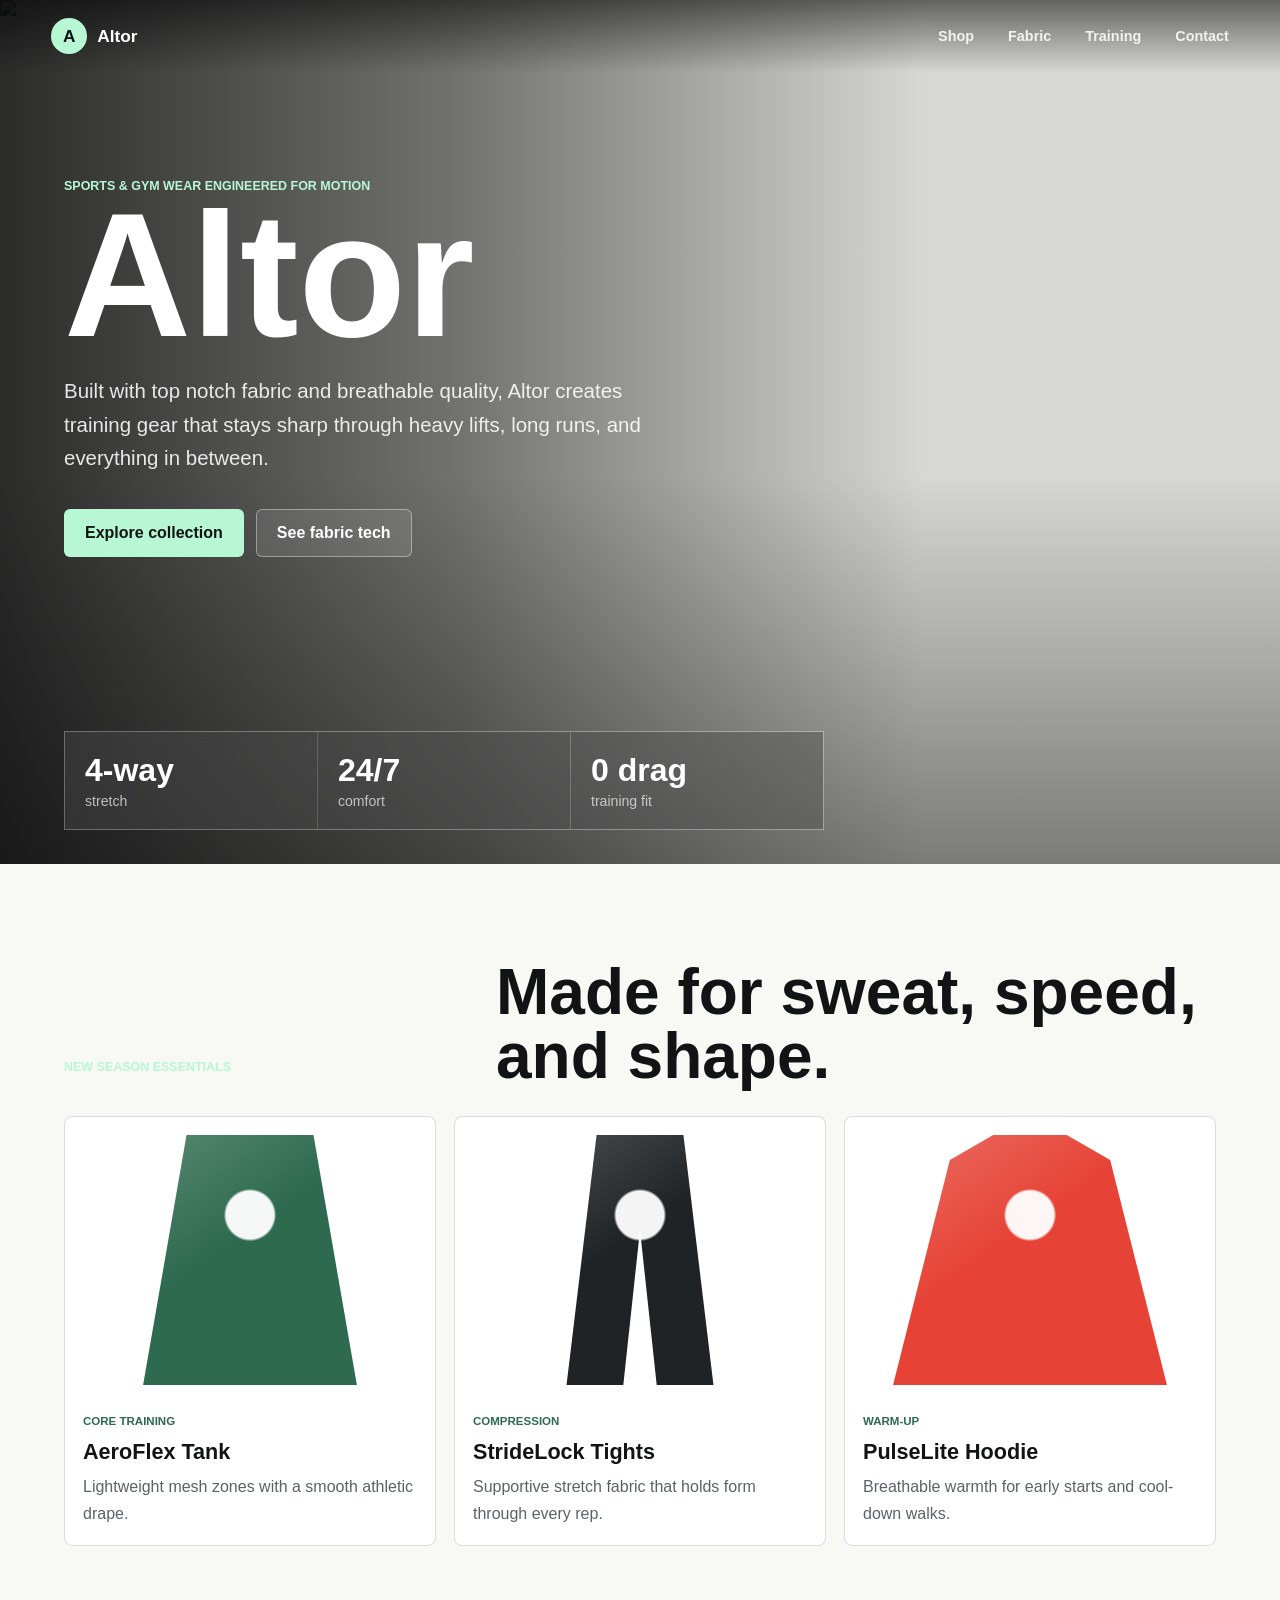
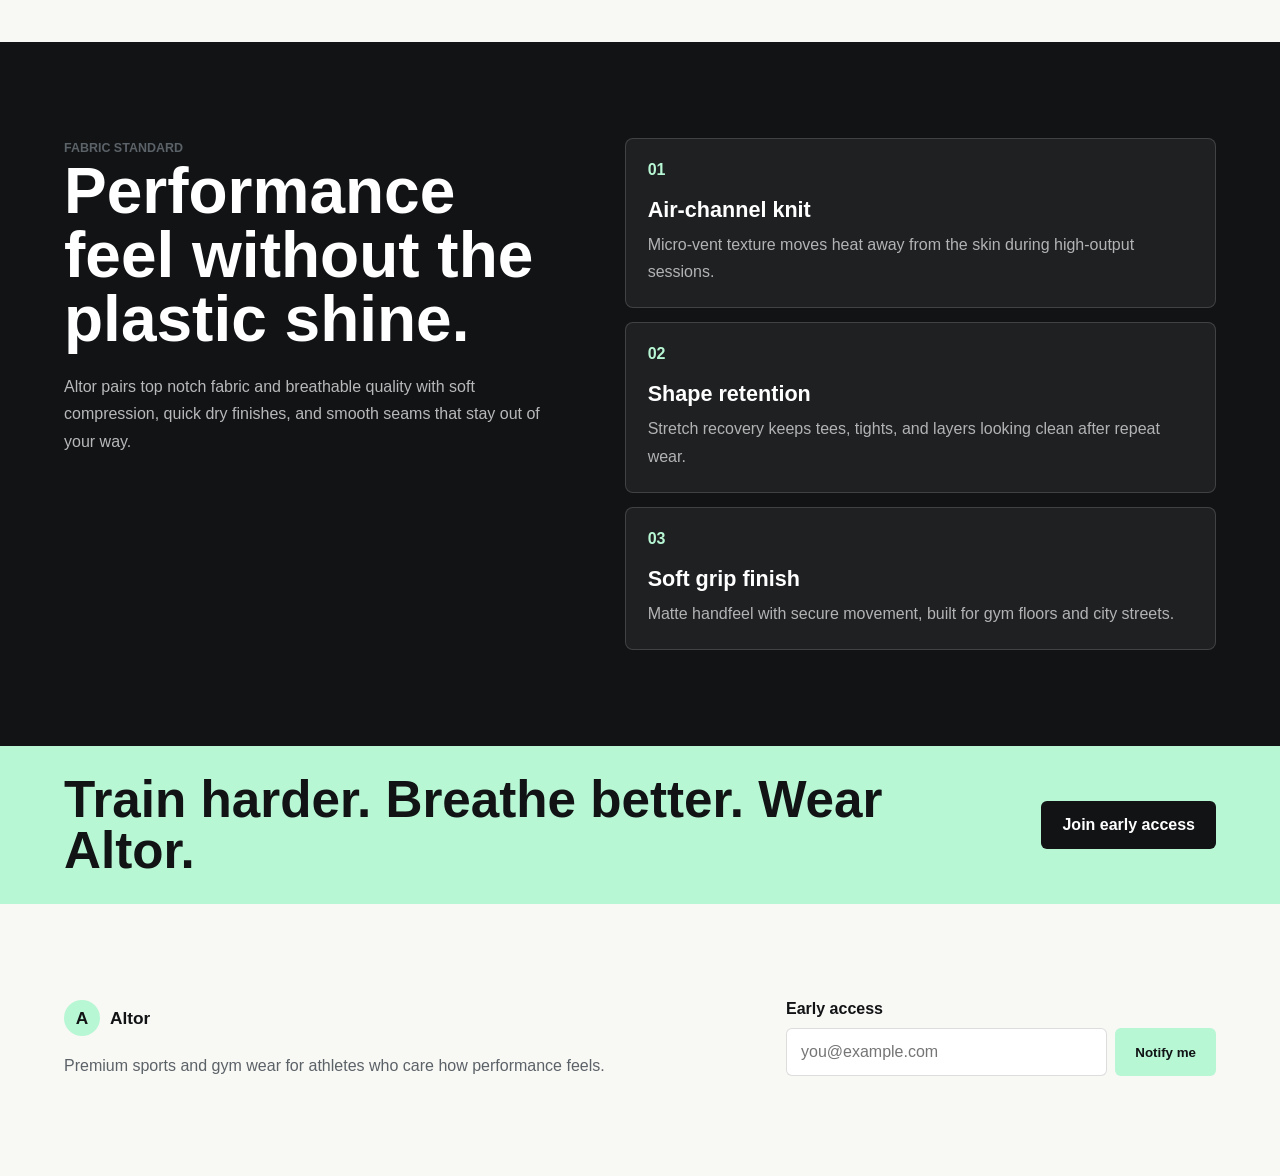
==== index.html @ 52e02a57 "Add files via upload" ====
<!DOCTYPE html>
<html lang="en">
  <head>
    <meta charset="UTF-8" />
    <meta name="viewport" content="width=device-width, initial-scale=1.0" />
    <title>Altor | Sports & Gym Wear</title>
    <link rel="stylesheet" href="styles.css" />
  </head>
  <body>
    <header class="site-header">
      <a class="brand" href="#top" aria-label="Altor home">
        <span class="brand-mark">A</span>
        <span>Altor</span>
      </a>
      <nav class="nav-links" aria-label="Primary navigation">
        <a href="#shop">Shop</a>
        <a href="#fabric">Fabric</a>
        <a href="#training">Training</a>
        <a href="#contact">Contact</a>
      </nav>
      <button class="icon-button menu-toggle" type="button" aria-label="Open menu" aria-expanded="false">
        <span></span>
        <span></span>
      </button>
    </header>

    <main id="top">
      <section class="hero" aria-label="Altor performance wear">
        <img class="hero-image" src="assets/altor-hero.png" alt="Athletes wearing premium Altor gym wear" />
        <div class="hero-shade"></div>
        <div class="hero-content">
          <p class="eyebrow">Sports & gym wear engineered for motion</p>
          <h1>Altor</h1>
          <p class="hero-copy">
            Built with top notch fabric and breathable quality, Altor creates training gear that stays sharp through
            heavy lifts, long runs, and everything in between.
          </p>
          <div class="hero-actions">
            <a class="primary-button" href="#shop">Explore collection</a>
            <a class="secondary-button" href="#fabric">See fabric tech</a>
          </div>
        </div>
        <div class="hero-stats" aria-label="Brand highlights">
          <article>
            <strong>4-way</strong>
            <span>stretch</span>
          </article>
          <article>
            <strong>24/7</strong>
            <span>comfort</span>
          </article>
          <article>
            <strong>0 drag</strong>
            <span>training fit</span>
          </article>
        </div>
      </section>

      <section class="product-band" id="shop" aria-label="Featured Altor products">
        <div class="section-heading">
          <p class="eyebrow">New season essentials</p>
          <h2>Made for sweat, speed, and shape.</h2>
        </div>
        <div class="product-grid">
          <article class="product-card">
            <div class="product-art vest"></div>
            <div>
              <span class="tag">Core training</span>
              <h3>AeroFlex Tank</h3>
              <p>Lightweight mesh zones with a smooth athletic drape.</p>
            </div>
          </article>
          <article class="product-card">
            <div class="product-art tight"></div>
            <div>
              <span class="tag">Compression</span>
              <h3>StrideLock Tights</h3>
              <p>Supportive stretch fabric that holds form through every rep.</p>
            </div>
          </article>
          <article class="product-card">
            <div class="product-art hoodie"></div>
            <div>
              <span class="tag">Warm-up</span>
              <h3>PulseLite Hoodie</h3>
              <p>Breathable warmth for early starts and cool-down walks.</p>
            </div>
          </article>
        </div>
      </section>

      <section class="fabric-section" id="fabric">
        <div>
          <p class="eyebrow">Fabric standard</p>
          <h2>Performance feel without the plastic shine.</h2>
          <p>
            Altor pairs top notch fabric and breathable quality with soft compression, quick dry finishes, and smooth
            seams that stay out of your way.
          </p>
        </div>
        <div class="fabric-list">
          <article>
            <span>01</span>
            <h3>Air-channel knit</h3>
            <p>Micro-vent texture moves heat away from the skin during high-output sessions.</p>
          </article>
          <article>
            <span>02</span>
            <h3>Shape retention</h3>
            <p>Stretch recovery keeps tees, tights, and layers looking clean after repeat wear.</p>
          </article>
          <article>
            <span>03</span>
            <h3>Soft grip finish</h3>
            <p>Matte handfeel with secure movement, built for gym floors and city streets.</p>
          </article>
        </div>
      </section>

      <section class="training-strip" id="training">
        <p>Train harder. Breathe better. Wear Altor.</p>
        <a href="#contact">Join early access</a>
      </section>
    </main>

    <footer class="site-footer" id="contact">
      <div>
        <span class="brand footer-brand"><span class="brand-mark">A</span> Altor</span>
        <p>Premium sports and gym wear for athletes who care how performance feels.</p>
      </div>
      <form class="signup-form" aria-label="Join early access">
        <label for="email">Early access</label>
        <div>
          <input id="email" type="email" placeholder="you@example.com" />
          <button type="submit">Notify me</button>
        </div>
      </form>
    </footer>

    <script src="script.js"></script>
  </body>
</html>
---- styles.css ----
:root {
  --ink: #111315;
  --muted: #5b6268;
  --paper: #f8f8f4;
  --line: rgba(17, 19, 21, 0.14);
  --green: #2d6a4f;
  --mint: #b7f7d4;
  --red: #e64235;
  --steel: #d8dee0;
  --white: #ffffff;
}

* {
  box-sizing: border-box;
}

html {
  scroll-behavior: smooth;
}

body {
  margin: 0;
  color: var(--ink);
  background: var(--paper);
  font-family: Arial, Helvetica, sans-serif;
}

a {
  color: inherit;
  text-decoration: none;
}

.site-header {
  position: fixed;
  inset: 0 0 auto;
  z-index: 10;
  display: flex;
  align-items: center;
  justify-content: space-between;
  gap: 24px;
  padding: 18px clamp(18px, 4vw, 56px);
  color: var(--white);
  background: linear-gradient(180deg, rgba(0, 0, 0, 0.54), rgba(0, 0, 0, 0));
}

.brand {
  display: inline-flex;
  align-items: center;
  gap: 10px;
  font-weight: 800;
  font-size: 1.08rem;
}

.brand-mark {
  display: grid;
  width: 36px;
  height: 36px;
  place-items: center;
  color: var(--ink);
  background: var(--mint);
  border-radius: 50%;
  font-weight: 800;
}

.nav-links {
  display: flex;
  align-items: center;
  gap: clamp(16px, 3vw, 34px);
  font-size: 0.9rem;
  font-weight: 600;
}

.nav-links a {
  opacity: 0.86;
}

.nav-links a:hover {
  opacity: 1;
}

.icon-button {
  display: none;
  width: 42px;
  height: 42px;
  border: 1px solid rgba(255, 255, 255, 0.36);
  border-radius: 50%;
  background: rgba(0, 0, 0, 0.24);
}

.icon-button span {
  display: block;
  width: 17px;
  height: 2px;
  margin: 5px auto;
  background: var(--white);
}

.hero {
  position: relative;
  min-height: 96vh;
  display: grid;
  align-items: center;
  overflow: hidden;
  padding: 110px clamp(18px, 5vw, 72px) 34px;
  color: var(--white);
}

.hero-image,
.hero-shade {
  position: absolute;
  inset: 0;
}

.hero-image {
  width: 100%;
  height: 100%;
  object-fit: cover;
  object-position: 64% center;
}

.hero-shade {
  background:
    linear-gradient(90deg, rgba(0, 0, 0, 0.82) 0%, rgba(0, 0, 0, 0.52) 36%, rgba(0, 0, 0, 0.1) 72%),
    linear-gradient(0deg, rgba(0, 0, 0, 0.45), rgba(0, 0, 0, 0.04) 45%);
}

.hero-content {
  position: relative;
  z-index: 1;
  width: min(650px, 100%);
  padding-top: 34px;
}

.eyebrow {
  margin: 0 0 14px;
  color: var(--mint);
  font-size: 0.78rem;
  font-weight: 800;
  text-transform: uppercase;
}

.hero h1 {
  margin: 0;
  font-size: clamp(4.8rem, 14vw, 11rem);
  line-height: 0.78;
  font-weight: 800;
}

.hero-copy {
  max-width: 590px;
  margin: 30px 0 0;
  color: rgba(255, 255, 255, 0.88);
  font-size: clamp(1.02rem, 2vw, 1.28rem);
  line-height: 1.65;
}

.hero-actions {
  display: flex;
  flex-wrap: wrap;
  gap: 12px;
  margin-top: 34px;
}

.primary-button,
.secondary-button,
.training-strip a,
.signup-form button {
  min-height: 48px;
  display: inline-flex;
  align-items: center;
  justify-content: center;
  border: 1px solid transparent;
  border-radius: 6px;
  padding: 0 20px;
  font-weight: 800;
}

.primary-button,
.signup-form button {
  color: var(--ink);
  background: var(--mint);
}

.secondary-button {
  color: var(--white);
  border-color: rgba(255, 255, 255, 0.38);
  background: rgba(255, 255, 255, 0.1);
}

.hero-stats {
  position: relative;
  z-index: 1;
  display: grid;
  grid-template-columns: repeat(3, minmax(0, 1fr));
  gap: 1px;
  width: min(760px, 100%);
  align-self: end;
  margin-top: 70px;
  background: rgba(255, 255, 255, 0.18);
  border: 1px solid rgba(255, 255, 255, 0.18);
}

.hero-stats article {
  padding: 20px;
  background: rgba(0, 0, 0, 0.3);
  backdrop-filter: blur(12px);
}

.hero-stats strong,
.hero-stats span {
  display: block;
}

.hero-stats strong {
  font-size: clamp(1.35rem, 4vw, 2rem);
}

.hero-stats span {
  margin-top: 4px;
  color: rgba(255, 255, 255, 0.68);
  font-size: 0.88rem;
}

.product-band,
.fabric-section,
.site-footer {
  padding: clamp(56px, 8vw, 96px) clamp(18px, 5vw, 72px);
}

.section-heading {
  display: flex;
  align-items: end;
  justify-content: space-between;
  gap: 28px;
  margin-bottom: 28px;
}

.section-heading h2,
.fabric-section h2 {
  max-width: 720px;
  margin: 0;
  font-size: clamp(2.1rem, 5vw, 4.2rem);
  line-height: 1;
}

.product-grid {
  display: grid;
  grid-template-columns: repeat(3, minmax(0, 1fr));
  gap: 18px;
}

.product-card {
  min-height: 430px;
  display: grid;
  align-content: space-between;
  overflow: hidden;
  padding: 18px;
  border: 1px solid var(--line);
  border-radius: 8px;
  background: var(--white);
}

.product-art {
  min-height: 250px;
  border-radius: 6px;
  background:
    radial-gradient(circle at 50% 32%, rgba(255, 255, 255, 0.95) 0 10%, transparent 11%),
    linear-gradient(145deg, rgba(255, 255, 255, 0.25), transparent 44%),
    var(--green);
}

.product-art.vest {
  clip-path: polygon(31% 0, 69% 0, 82% 100%, 18% 100%);
}

.product-art.tight {
  clip-path: polygon(37% 0, 63% 0, 72% 100%, 55% 100%, 50% 38%, 45% 100%, 28% 100%);
  background-color: #1f2326;
}

.product-art.hoodie {
  clip-path: polygon(26% 10%, 39% 0, 61% 0, 74% 10%, 91% 100%, 9% 100%);
  background-color: var(--red);
}

.tag {
  display: inline-flex;
  margin-bottom: 12px;
  color: var(--green);
  font-size: 0.72rem;
  font-weight: 800;
  text-transform: uppercase;
}

.product-card h3,
.fabric-list h3 {
  margin: 0 0 8px;
  font-size: 1.35rem;
}

.product-card p,
.fabric-section p,
.site-footer p {
  margin: 0;
  color: var(--muted);
  line-height: 1.7;
}

.fabric-section {
  display: grid;
  grid-template-columns: minmax(0, 0.9fr) minmax(0, 1.1fr);
  gap: clamp(28px, 6vw, 82px);
  background: #111315;
  color: var(--white);
}

.fabric-section > div > p:not(.eyebrow) {
  max-width: 560px;
  margin-top: 22px;
  color: rgba(255, 255, 255, 0.7);
}

.fabric-list {
  display: grid;
  gap: 14px;
}

.fabric-list article {
  padding: 22px;
  border: 1px solid rgba(255, 255, 255, 0.15);
  border-radius: 8px;
  background: rgba(255, 255, 255, 0.06);
}

.fabric-list span {
  display: inline-flex;
  margin-bottom: 18px;
  color: var(--mint);
  font-weight: 800;
}

.fabric-list p {
  color: rgba(255, 255, 255, 0.66);
}

.training-strip {
  display: flex;
  align-items: center;
  justify-content: space-between;
  gap: 22px;
  padding: 28px clamp(18px, 5vw, 72px);
  color: var(--ink);
  background: var(--mint);
}

.training-strip p {
  margin: 0;
  font-size: clamp(1.45rem, 4vw, 3.4rem);
  font-weight: 800;
  line-height: 1;
}

.training-strip a {
  flex: 0 0 auto;
  color: var(--white);
  background: var(--ink);
}

.site-footer {
  display: flex;
  justify-content: space-between;
  gap: 28px;
  background: var(--paper);
}

.footer-brand {
  margin-bottom: 16px;
}

.signup-form {
  width: min(430px, 100%);
}

.signup-form label {
  display: block;
  margin-bottom: 10px;
  font-weight: 800;
}

.signup-form div {
  display: flex;
  gap: 8px;
}

.signup-form input {
  width: 100%;
  min-height: 48px;
  border: 1px solid var(--line);
  border-radius: 6px;
  padding: 0 14px;
  font: inherit;
}

.signup-form button {
  flex: 0 0 auto;
  border: 0;
}

@media (max-width: 780px) {
  .site-header {
    padding-inline: 18px;
  }

  .icon-button {
    display: block;
  }

  .nav-links {
    position: absolute;
    top: 68px;
    right: 18px;
    display: none;
    width: min(260px, calc(100vw - 36px));
    flex-direction: column;
    align-items: stretch;
    gap: 0;
    padding: 10px;
    color: var(--ink);
    background: var(--white);
    border-radius: 8px;
  }

  .nav-open .nav-links {
    display: flex;
  }

  .nav-links a {
    padding: 12px;
  }

  .hero {
    min-height: 92vh;
  }

  .hero-image {
    object-position: 72% center;
  }

  .hero-shade {
    background:
      linear-gradient(90deg, rgba(0, 0, 0, 0.88), rgba(0, 0, 0, 0.42)),
      linear-gradient(0deg, rgba(0, 0, 0, 0.58), rgba(0, 0, 0, 0));
  }

  .hero-stats,
  .product-grid,
  .fabric-section,
  .site-footer {
    grid-template-columns: 1fr;
  }

  .section-heading,
  .training-strip,
  .site-footer,
  .signup-form div {
    align-items: stretch;
    flex-direction: column;
  }

  .product-card {
    min-height: 360px;
  }
}
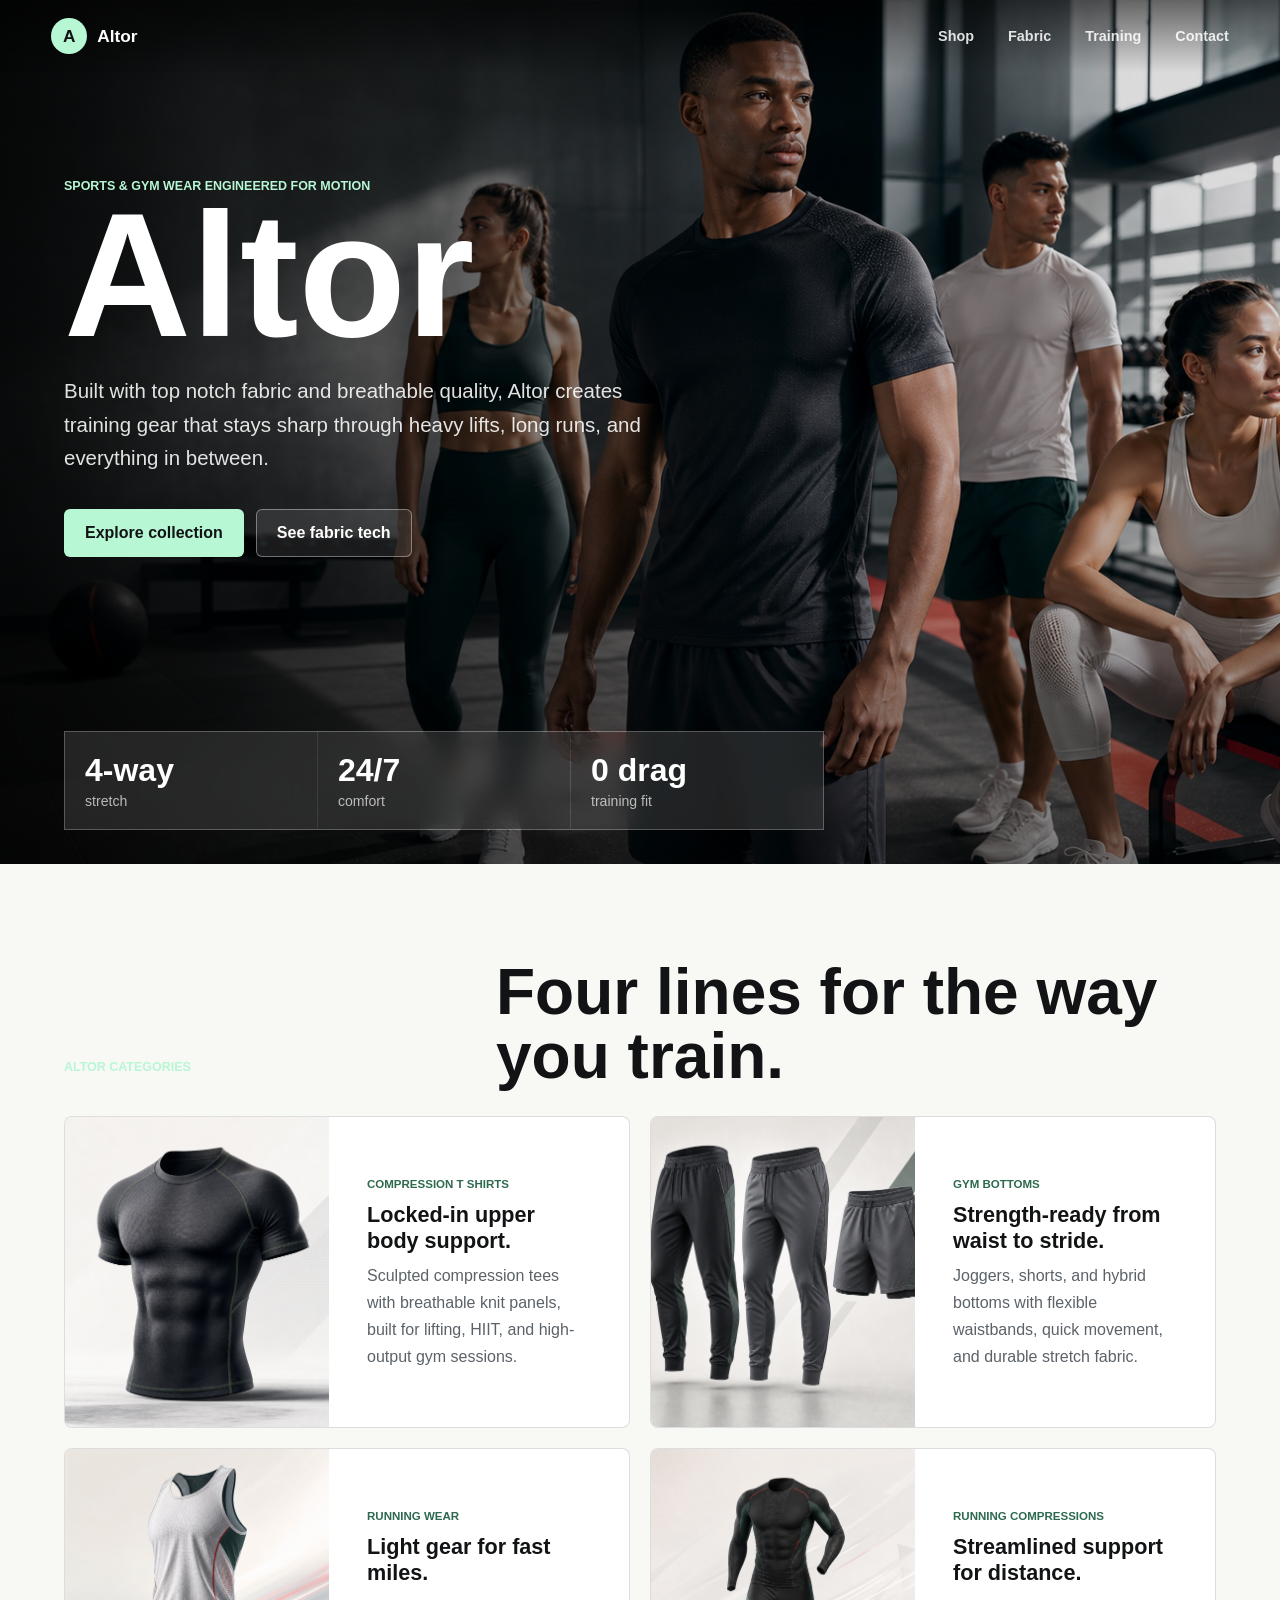
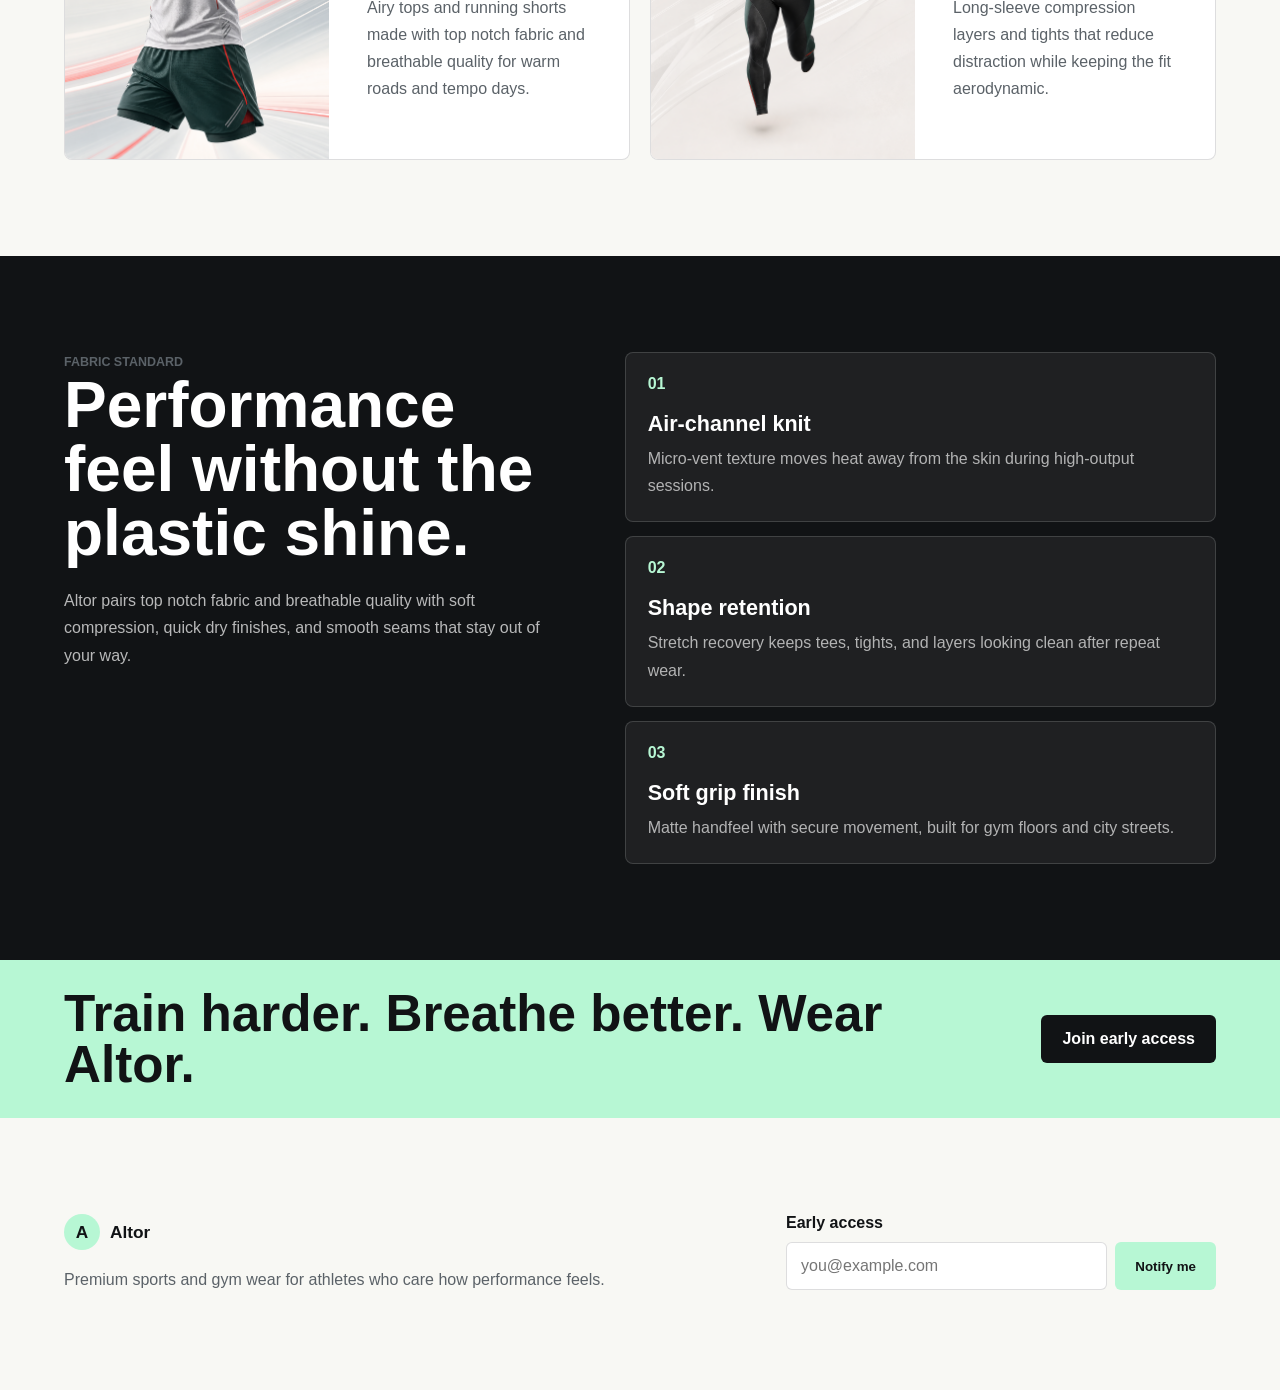
==== commit 3619d4cb: "Add files via upload" ====
--- a/index.html
+++ b/index.html
@@ -56,34 +56,53 @@
         </div>
       </section>
 
-      <section class="product-band" id="shop" aria-label="Featured Altor products">
+      <section class="product-band" id="shop" aria-label="Altor product categories">
         <div class="section-heading">
-          <p class="eyebrow">New season essentials</p>
-          <h2>Made for sweat, speed, and shape.</h2>
+          <p class="eyebrow">Altor categories</p>
+          <h2>Four lines for the way you train.</h2>
         </div>
-        <div class="product-grid">
-          <article class="product-card">
-            <div class="product-art vest"></div>
-            <div>
-              <span class="tag">Core training</span>
-              <h3>AeroFlex Tank</h3>
-              <p>Lightweight mesh zones with a smooth athletic drape.</p>
+        <div class="category-grid">
+          <article class="category-card">
+            <img src="assets/compression-tshirts.png" alt="Altor compression t shirt illustration" />
+            <div class="category-copy">
+              <span class="tag">Compression T Shirts</span>
+              <h3>Locked-in upper body support.</h3>
+              <p>
+                Sculpted compression tees with breathable knit panels, built for lifting, HIIT, and high-output gym
+                sessions.
+              </p>
             </div>
           </article>
-          <article class="product-card">
-            <div class="product-art tight"></div>
-            <div>
-              <span class="tag">Compression</span>
-              <h3>StrideLock Tights</h3>
-              <p>Supportive stretch fabric that holds form through every rep.</p>
+          <article class="category-card">
+            <img src="assets/gym-bottoms.png" alt="Altor gym bottoms illustration" />
+            <div class="category-copy">
+              <span class="tag">Gym Bottoms</span>
+              <h3>Strength-ready from waist to stride.</h3>
+              <p>
+                Joggers, shorts, and hybrid bottoms with flexible waistbands, quick movement, and durable stretch
+                fabric.
+              </p>
             </div>
           </article>
-          <article class="product-card">
-            <div class="product-art hoodie"></div>
-            <div>
-              <span class="tag">Warm-up</span>
-              <h3>PulseLite Hoodie</h3>
-              <p>Breathable warmth for early starts and cool-down walks.</p>
+          <article class="category-card">
+            <img src="assets/running-wear.png" alt="Altor running wear illustration" />
+            <div class="category-copy">
+              <span class="tag">Running Wear</span>
+              <h3>Light gear for fast miles.</h3>
+              <p>
+                Airy tops and running shorts made with top notch fabric and breathable quality for warm roads and
+                tempo days.
+              </p>
+            </div>
+          </article>
+          <article class="category-card">
+            <img src="assets/running-compressions.png" alt="Altor running compression illustration" />
+            <div class="category-copy">
+              <span class="tag">Running Compressions</span>
+              <h3>Streamlined support for distance.</h3>
+              <p>
+                Long-sleeve compression layers and tights that reduce distraction while keeping the fit aerodynamic.
+              </p>
             </div>
           </article>
         </div>
--- a/styles.css
+++ b/styles.css
@@ -243,44 +243,32 @@
   line-height: 1;
 }
 
-.product-grid {
-  display: grid;
-  grid-template-columns: repeat(3, minmax(0, 1fr));
-  gap: 18px;
-}
-
-.product-card {
-  min-height: 430px;
-  display: grid;
-  align-content: space-between;
+.category-grid {
+  display: grid;
+  grid-template-columns: repeat(2, minmax(0, 1fr));
+  gap: 20px;
+}
+
+.category-card {
+  display: grid;
+  grid-template-columns: minmax(220px, 0.88fr) minmax(0, 1fr);
+  align-items: center;
   overflow: hidden;
-  padding: 18px;
   border: 1px solid var(--line);
   border-radius: 8px;
   background: var(--white);
 }
 
-.product-art {
-  min-height: 250px;
-  border-radius: 6px;
-  background:
-    radial-gradient(circle at 50% 32%, rgba(255, 255, 255, 0.95) 0 10%, transparent 11%),
-    linear-gradient(145deg, rgba(255, 255, 255, 0.25), transparent 44%),
-    var(--green);
-}
-
-.product-art.vest {
-  clip-path: polygon(31% 0, 69% 0, 82% 100%, 18% 100%);
-}
-
-.product-art.tight {
-  clip-path: polygon(37% 0, 63% 0, 72% 100%, 55% 100%, 50% 38%, 45% 100%, 28% 100%);
-  background-color: #1f2326;
-}
-
-.product-art.hoodie {
-  clip-path: polygon(26% 10%, 39% 0, 61% 0, 74% 10%, 91% 100%, 9% 100%);
-  background-color: var(--red);
+.category-card img {
+  width: 100%;
+  height: 100%;
+  min-height: 310px;
+  object-fit: cover;
+  background: #eeeeea;
+}
+
+.category-copy {
+  padding: clamp(22px, 4vw, 38px);
 }
 
 .tag {
@@ -292,13 +280,13 @@
   text-transform: uppercase;
 }
 
-.product-card h3,
+.category-card h3,
 .fabric-list h3 {
   margin: 0 0 8px;
   font-size: 1.35rem;
 }
 
-.product-card p,
+.category-card p,
 .fabric-section p,
 .site-footer p {
   margin: 0;
@@ -453,7 +441,7 @@
   }
 
   .hero-stats,
-  .product-grid,
+  .category-grid,
   .fabric-section,
   .site-footer {
     grid-template-columns: 1fr;
@@ -467,7 +455,12 @@
     flex-direction: column;
   }
 
-  .product-card {
-    min-height: 360px;
-  }
-}
+  .category-card {
+    grid-template-columns: 1fr;
+  }
+
+  .category-card img {
+    min-height: 260px;
+    aspect-ratio: 1.2;
+  }
+}
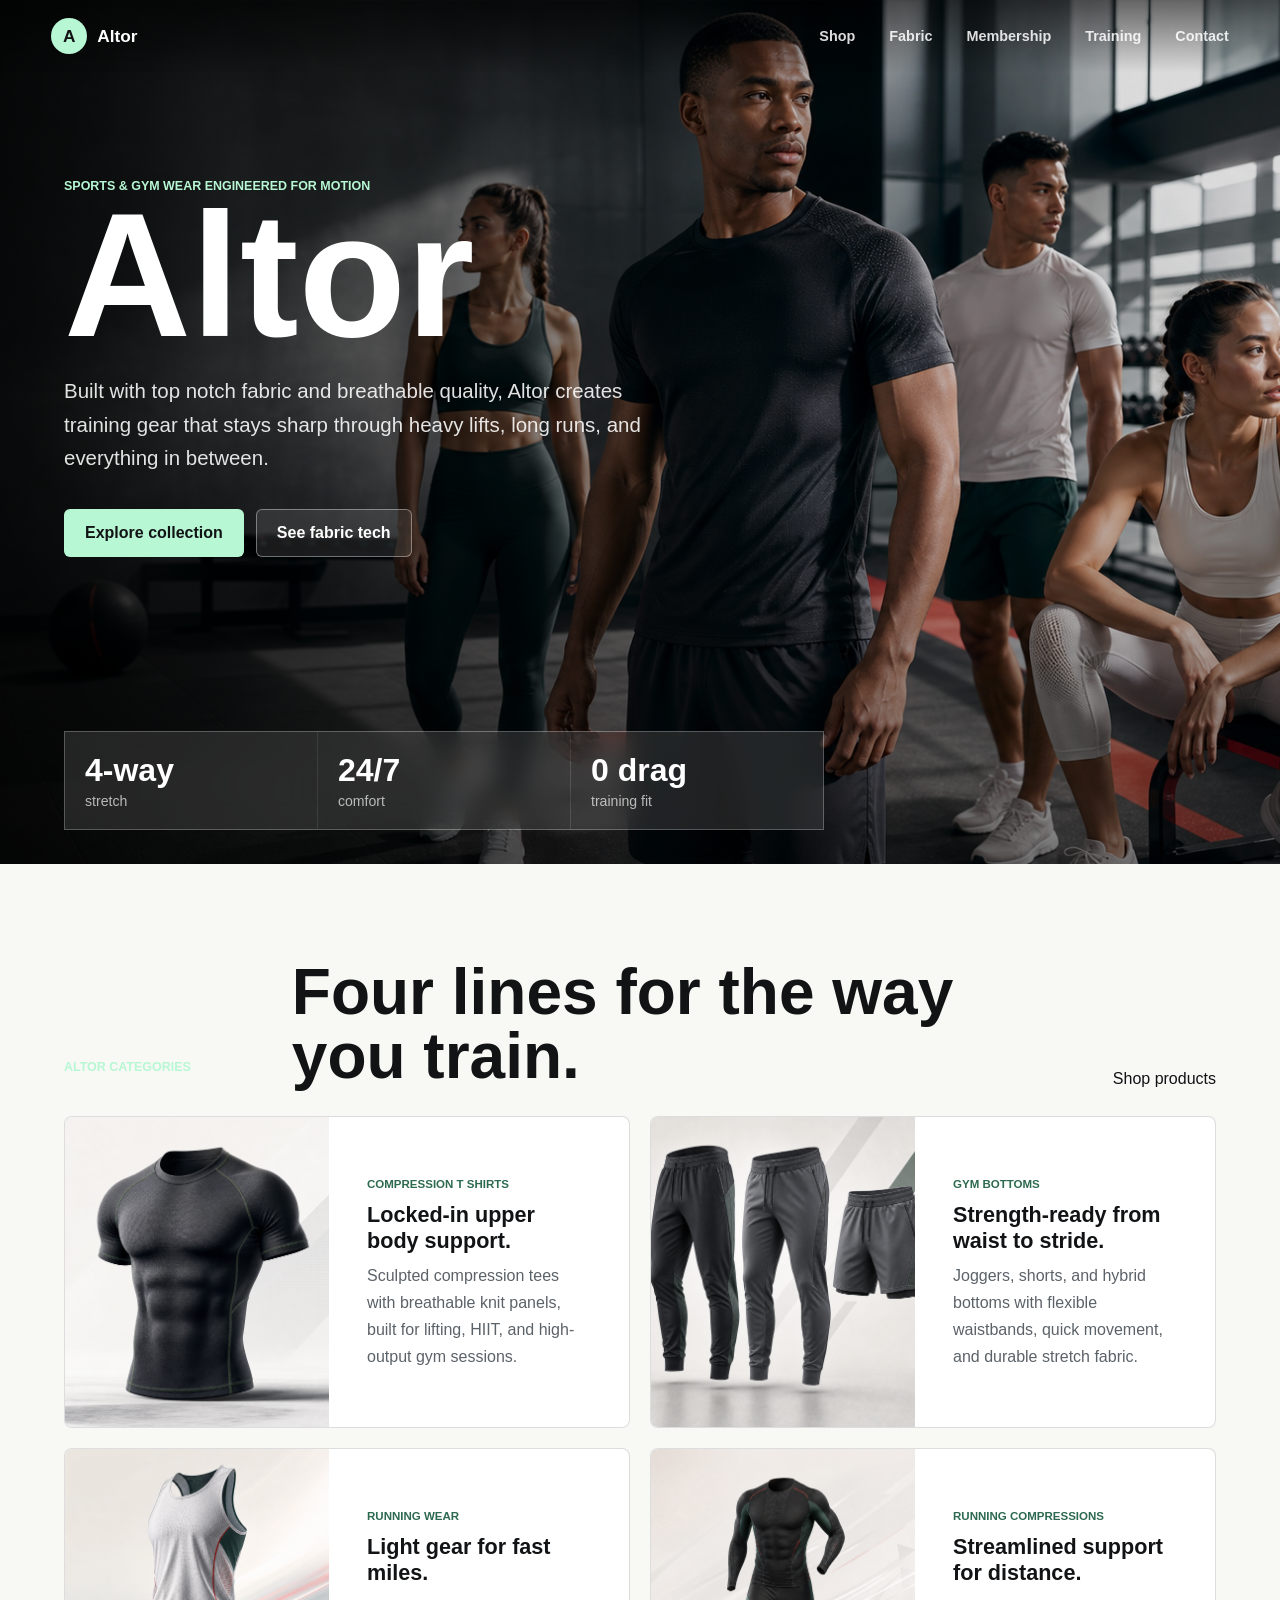
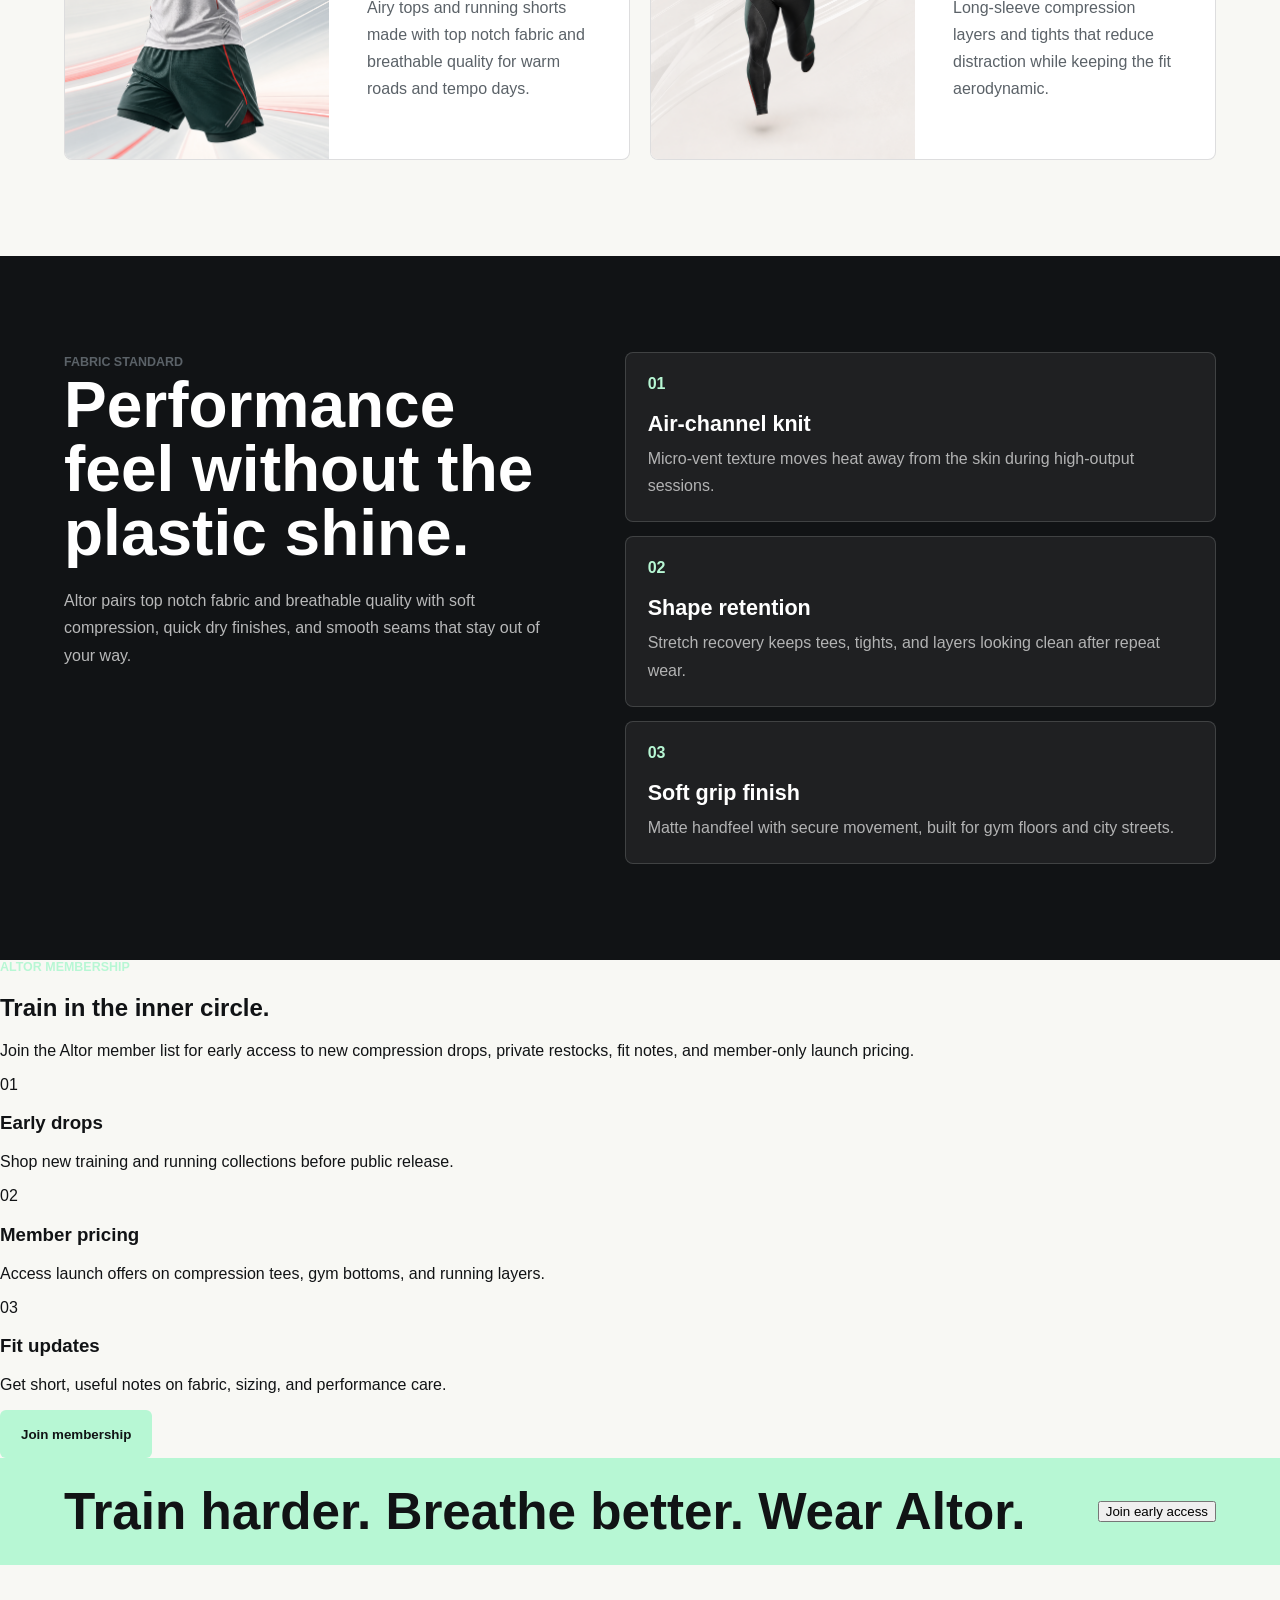
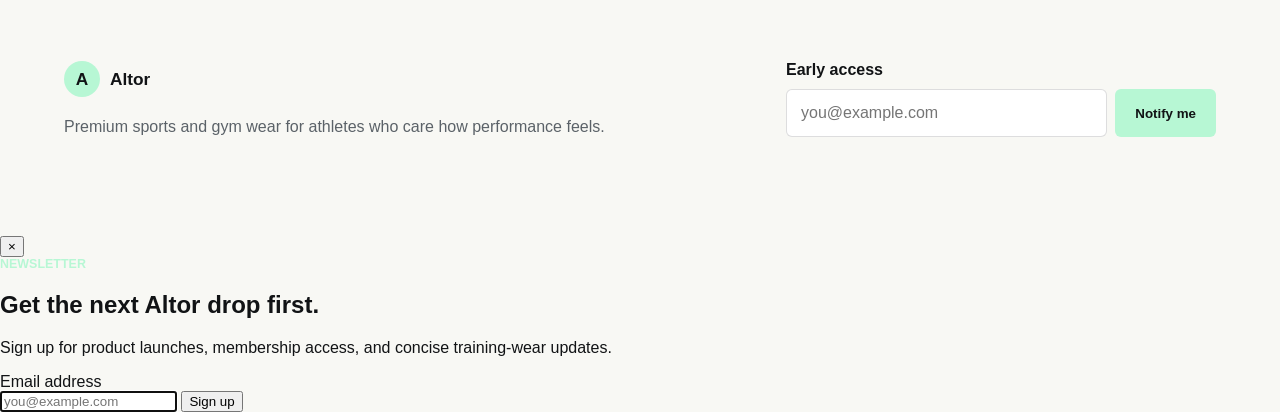
==== commit 3ae557a5: "Add files via upload" ====
--- a/index.html
+++ b/index.html
@@ -8,15 +8,16 @@
   </head>
   <body>
     <header class="site-header">
-      <a class="brand" href="#top" aria-label="Altor home">
+      <a class="brand" href="index.html" aria-label="Altor home">
         <span class="brand-mark">A</span>
         <span>Altor</span>
       </a>
       <nav class="nav-links" aria-label="Primary navigation">
-        <a href="#shop">Shop</a>
-        <a href="#fabric">Fabric</a>
-        <a href="#training">Training</a>
-        <a href="#contact">Contact</a>
+        <a href="shop.html">Shop</a>
+        <a href="fabric.html">Fabric</a>
+        <a href="membership.html">Membership</a>
+        <a href="training.html">Training</a>
+        <a href="contact.html">Contact</a>
       </nav>
       <button class="icon-button menu-toggle" type="button" aria-label="Open menu" aria-expanded="false">
         <span></span>
@@ -36,8 +37,8 @@
             heavy lifts, long runs, and everything in between.
           </p>
           <div class="hero-actions">
-            <a class="primary-button" href="#shop">Explore collection</a>
-            <a class="secondary-button" href="#fabric">See fabric tech</a>
+            <a class="primary-button" href="shop.html">Explore collection</a>
+            <a class="secondary-button" href="fabric.html">See fabric tech</a>
           </div>
         </div>
         <div class="hero-stats" aria-label="Brand highlights">
@@ -60,6 +61,7 @@
         <div class="section-heading">
           <p class="eyebrow">Altor categories</p>
           <h2>Four lines for the way you train.</h2>
+          <a class="text-link" href="shop.html">Shop products</a>
         </div>
         <div class="category-grid">
           <article class="category-card">
@@ -136,9 +138,38 @@
         </div>
       </section>
 
+      <section class="membership-section" id="membership" aria-label="Altor membership">
+        <div class="membership-copy">
+          <p class="eyebrow">Altor membership</p>
+          <h2>Train in the inner circle.</h2>
+          <p>
+            Join the Altor member list for early access to new compression drops, private restocks, fit notes, and
+            member-only launch pricing.
+          </p>
+        </div>
+        <div class="membership-panel">
+          <article>
+            <span>01</span>
+            <h3>Early drops</h3>
+            <p>Shop new training and running collections before public release.</p>
+          </article>
+          <article>
+            <span>02</span>
+            <h3>Member pricing</h3>
+            <p>Access launch offers on compression tees, gym bottoms, and running layers.</p>
+          </article>
+          <article>
+            <span>03</span>
+            <h3>Fit updates</h3>
+            <p>Get short, useful notes on fabric, sizing, and performance care.</p>
+          </article>
+          <button class="primary-button newsletter-open" type="button">Join membership</button>
+        </div>
+      </section>
+
       <section class="training-strip" id="training">
         <p>Train harder. Breathe better. Wear Altor.</p>
-        <a href="#contact">Join early access</a>
+        <button class="newsletter-open" type="button">Join early access</button>
       </section>
     </main>
 
@@ -156,6 +187,32 @@
       </form>
     </footer>
 
+    <div class="newsletter-modal" id="newsletter-modal" aria-hidden="true">
+      <div class="modal-backdrop" data-close-modal></div>
+      <section
+        class="modal-card"
+        role="dialog"
+        aria-modal="true"
+        aria-labelledby="newsletter-title"
+        aria-describedby="newsletter-copy"
+      >
+        <button class="modal-close" type="button" aria-label="Close newsletter popup" data-close-modal>&times;</button>
+        <p class="eyebrow">Newsletter</p>
+        <h2 id="newsletter-title">Get the next Altor drop first.</h2>
+        <p id="newsletter-copy">
+          Sign up for product launches, membership access, and concise training-wear updates.
+        </p>
+        <form class="modal-form" aria-label="Newsletter signup">
+          <label for="modal-email">Email address</label>
+          <div>
+            <input id="modal-email" type="email" placeholder="you@example.com" required />
+            <button type="submit">Sign up</button>
+          </div>
+        </form>
+      </section>
+    </div>
+
+    <script src="products.js"></script>
     <script src="script.js"></script>
   </body>
 </html>
